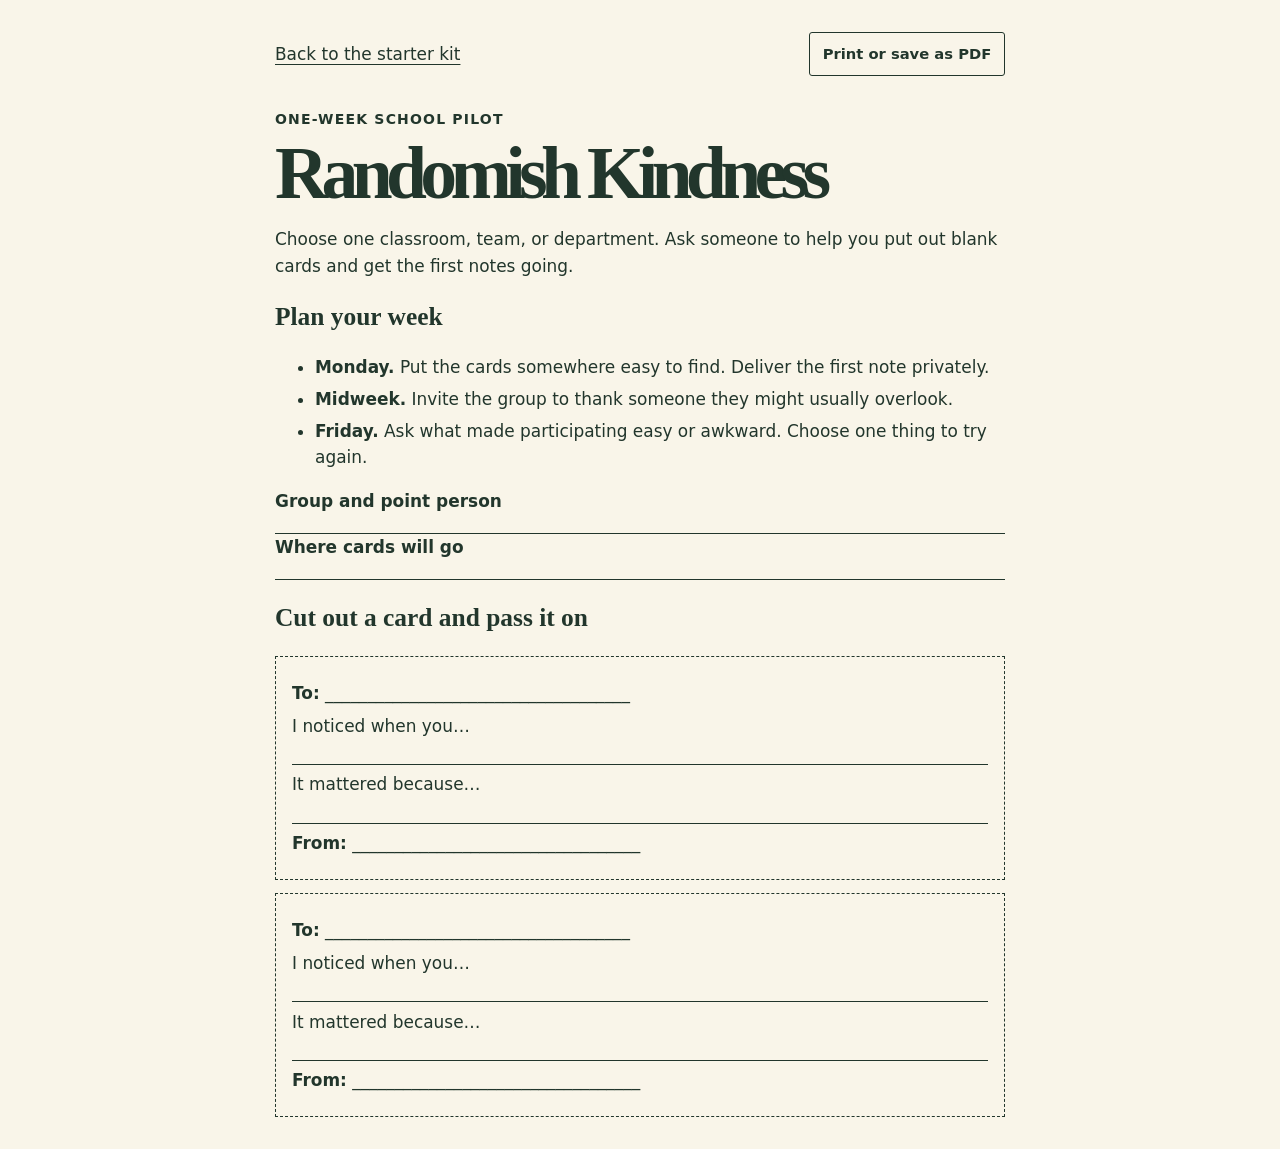
==== print.html @ 016e33ea "Add files via upload" ====
<!doctype html>
<html lang="en">
<head>
<meta charset="utf-8"><meta name="viewport" content="width=device-width,initial-scale=1">
<title>Randomish Kindness | Printable Starter Kit</title>
<link rel="stylesheet" href="style.css"><script defer src="site.js"></script>
<style>
.sheet{max-width:730px;padding-block:2rem}.tools{display:flex;justify-content:space-between;align-items:center;gap:1rem;margin-bottom:2rem}.sheet h1{font-size:clamp(2.8rem,7vw,4.6rem);line-height:1;margin:.4rem 0 1rem}.sheet h2{margin:1.1rem 0 .3rem}.sheet li{margin-bottom:.3rem}.notes{display:grid;gap:.8rem;margin-top:1.15rem}.note{border:1px dashed currentColor;padding:1rem;break-inside:avoid}.note p{margin:.4rem 0}.ruled{border-bottom:1px solid;min-height:1.2rem}
@page{margin:.48in}
@media print{body{background:white;color:black;font-size:10.5pt}.sheet{width:100%;max-width:none;padding:0}.tools{display:none}.sheet h1{font-size:33pt}.note{padding:.5rem .75rem}.note p{margin:.2rem 0}.notes{gap:.5rem}}
</style>
</head>
<body><main class="wrap sheet"><div class="tools"><a href="index.html#kit">Back to the starter kit</a><button type="button" id="print">Print or save as PDF</button></div>
<p class="label">One-week school pilot</p><h1>Randomish Kindness</h1>
<p>Choose one classroom, team, or department. Ask someone to help you put out blank cards and get the first notes going.</p>
<h2>Plan your week</h2><ul><li><strong>Monday.</strong> Put the cards somewhere easy to find. Deliver the first note privately.</li><li><strong>Midweek.</strong> Invite the group to thank someone they might usually overlook.</li><li><strong>Friday.</strong> Ask what made participating easy or awkward. Choose one thing to try again.</li></ul>
<p><strong>Group and point person</strong></p><div class="ruled"></div>
<p><strong>Where cards will go</strong></p><div class="ruled"></div>
<h2>Cut out a card and pass it on</h2>
<div class="notes">
<div class="note"><p><strong>To:</strong> ____________________________________</p><p>I noticed when you…</p><div class="ruled"></div><p>It mattered because…</p><div class="ruled"></div><p><strong>From:</strong> __________________________________</p></div>
<div class="note"><p><strong>To:</strong> ____________________________________</p><p>I noticed when you…</p><div class="ruled"></div><p>It mattered because…</p><div class="ruled"></div><p><strong>From:</strong> __________________________________</p></div>
</div></main></body></html>
---- style.css ----
:root{--paper:#f9f5e9;--ink:#22362c;--green:#233f32;--rust:#a33d25;--lime:#dce899;--line:#d6ceba}
*{box-sizing:border-box}
html{scroll-behavior:smooth}
body{margin:0;background:var(--paper);color:var(--ink);font:1.06rem/1.58 system-ui,sans-serif}
a{color:inherit;text-underline-offset:.25em}
a:hover{text-decoration-thickness:2px}
:focus-visible{outline:3px solid #bb572f;outline-offset:5px}
.wrap{width:min(1120px,calc(100% - 64px));margin-inline:auto}
.bar,.foot{display:flex;align-items:center;justify-content:space-between;gap:1rem}
.bar{min-height:78px;border-bottom:1px solid var(--line)}
.brand{font:bold italic 1.9rem Georgia,serif;text-decoration:none;white-space:nowrap;letter-spacing:-.07em}
.brand span,.period{color:var(--rust)}
nav{display:flex;gap:clamp(.8rem,4vw,2.3rem);font-size:.92rem;font-weight:650}
nav a{text-decoration:none}
nav a:hover{text-decoration:underline}
h1,h2,h3,p{margin:0}
h1,h2,h3{font-family:Georgia,serif}
.label{font-size:.875rem;letter-spacing:.085em;font-weight:750;text-transform:uppercase}
.hero{display:grid;grid-template-columns:1.13fr .87fr;align-items:center;gap:3rem;min-height:610px;padding-block:70px 85px}
.hero .label{color:var(--rust)}
h1{font-size:clamp(4.2rem,8.5vw,8.35rem);line-height:.83;letter-spacing:-.09em;margin:1.35rem 0 1.7rem}
.ish{font-weight:400;font-style:italic}
.intro{max-width:31rem;margin-bottom:1.5rem}
.button{display:inline-flex;align-items:center;min-height:48px;background:var(--green);color:white;text-decoration:none;padding:.6rem 1.15rem;border-radius:4px;font-weight:700}
.button:hover{background:#365846}
.mail{position:relative;isolation:isolate;padding:12px 15px 18px 8px}
.under{position:absolute;inset:20px 19px 10px 19px;z-index:-1;background:#e7a37c;border:1px solid #a05d43;transform:rotate(7deg)}
.postcard{transform:rotate(-4deg);padding:1.6rem 1.7rem 1.7rem;background:repeating-linear-gradient(transparent 0 31px,#aebd752f 31px 32px),#e9efb9;border:1px solid #809052;box-shadow:0 15px 26px #352e2420}
.cardtop{display:flex;align-items:center;justify-content:space-between;gap:.8rem;border-bottom:1px solid #82925c;padding-bottom:.8rem}
.cardtop .label{color:var(--ink)}
.stamp{display:grid;place-items:center;border:2px dotted #365341;background:#f3d09b;font-size:1.5rem;width:49px;height:55px;flex:none;transform:rotate(8deg);color:var(--rust)}
.idea{min-height:203px;padding-top:1.1rem}
.idea h2{font-size:clamp(1.9rem,3.5vw,3rem);line-height:1.05;font-weight:500;font-style:italic;letter-spacing:-.05em;max-width:18ch}
.idea p{margin:.75rem 0 1rem;font-size:1rem;max-width:32ch}
button{font:inherit;font-size:.92rem;font-weight:750;color:inherit;background:#f9f5e9;border:1px solid currentColor;border-radius:3px;padding:.45rem .8rem;cursor:pointer;min-height:44px}
button:hover{background:white}
[hidden]{display:none}
.story{background:var(--green);color:var(--paper);padding-block:5rem}
.storygrid{display:grid;grid-template-columns:1.35fr .65fr;align-items:center;gap:clamp(2.5rem,8vw,8rem)}
.story .label{color:var(--lime)}
.story h2,.kit h2{font-size:clamp(2.7rem,5.8vw,5.35rem);line-height:.99;letter-spacing:-.075em;margin:.7rem 0 1.2rem}
.story p,.kitintro p{max-width:54ch}
.story p+p{margin-top:.85rem}
.story a{display:inline-block;margin-top:1rem}
.founder{border-top:1px solid #9faf8c;border-bottom:1px solid #9faf8c;padding:1.7rem 0}
.founder h3{font-size:2.1rem;line-height:1.1;margin:.65rem 0}
.kit{display:grid;grid-template-columns:.85fr 1.15fr;gap:clamp(2.5rem,7vw,7rem);padding-block:5rem}
.kit .label{color:var(--rust)}
.kitintro .button{margin-top:1.3rem}
.steps article{display:grid;grid-template-columns:6.2rem 1fr;gap:1rem;padding:1.2rem 0;border-top:1px solid var(--line)}
.steps article:last-child{border-bottom:1px solid var(--line)}
.steps article span{font-size:.875rem;font-weight:800;color:var(--rust);letter-spacing:.05em;padding-top:.3rem}
.steps h3{font-size:1.55rem;line-height:1.15;margin-bottom:.45rem}
footer{border-top:1px solid var(--line);padding:1rem 0}
.foot{font-size:.9rem}
.skip{position:absolute;transform:translateY(-120%);background:white;padding:.5rem;z-index:2}
.skip:focus{transform:none}
@media(max-width:820px){.hero,.storygrid,.kit{gap:2.5rem}.hero{grid-template-columns:1fr 1fr}.kit{grid-template-columns:1fr}.steps article{grid-template-columns:5.5rem 1fr}}
@media(max-width:650px){.wrap{width:calc(100% - 36px)}.hero,.storygrid{grid-template-columns:1fr}.hero{padding-block:3rem 3.5rem}.mail{max-width:29rem;width:100%;margin:auto}.postcard{transform:rotate(-2deg)}.under{transform:rotate(4deg)}.story,.kit{padding-block:3rem}.foot{flex-wrap:wrap}.foot p{order:3;width:100%}}
@media(max-width:350px){h1{font-size:3.6rem}.bar{flex-wrap:wrap;padding-block:.6rem}.steps article{grid-template-columns:1fr;gap:.2rem}}
@media(prefers-reduced-motion:reduce){html{scroll-behavior:auto}}
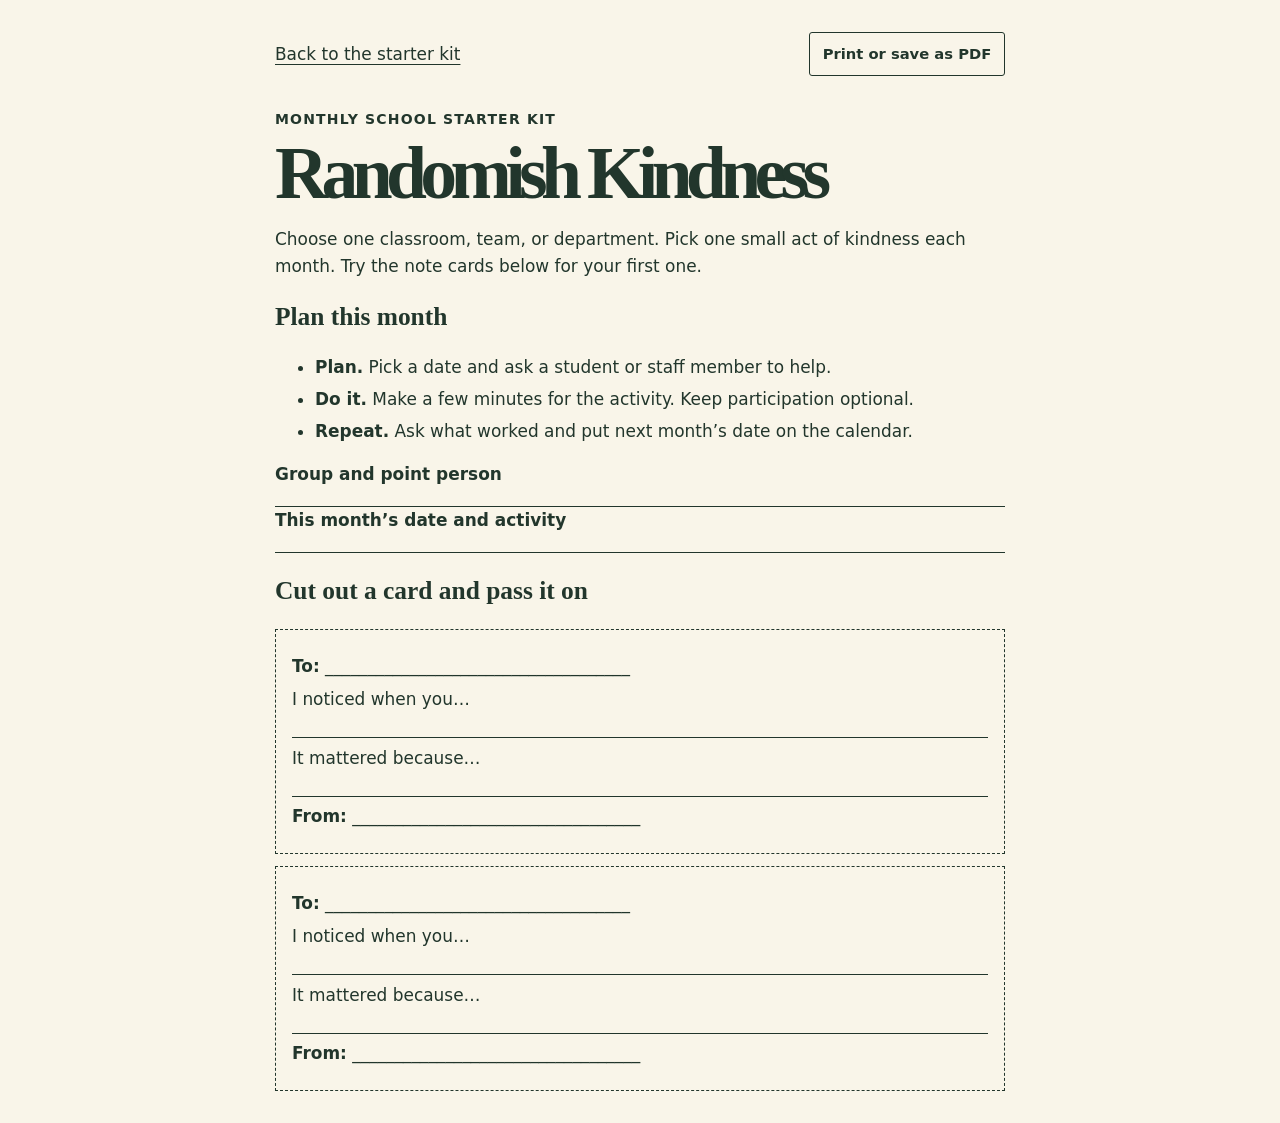
==== commit ddc54c38: "Add files via upload" ====
--- a/print.html
+++ b/print.html
@@ -11,11 +11,11 @@
 </style>
 </head>
 <body><main class="wrap sheet"><div class="tools"><a href="index.html#kit">Back to the starter kit</a><button type="button" id="print">Print or save as PDF</button></div>
-<p class="label">One-week school pilot</p><h1>Randomish Kindness</h1>
-<p>Choose one classroom, team, or department. Ask someone to help you put out blank cards and get the first notes going.</p>
-<h2>Plan your week</h2><ul><li><strong>Monday.</strong> Put the cards somewhere easy to find. Deliver the first note privately.</li><li><strong>Midweek.</strong> Invite the group to thank someone they might usually overlook.</li><li><strong>Friday.</strong> Ask what made participating easy or awkward. Choose one thing to try again.</li></ul>
+<p class="label">Monthly school starter kit</p><h1>Randomish Kindness</h1>
+<p>Choose one classroom, team, or department. Pick one small act of kindness each month. Try the note cards below for your first one.</p>
+<h2>Plan this month</h2><ul><li><strong>Plan.</strong> Pick a date and ask a student or staff member to help.</li><li><strong>Do it.</strong> Make a few minutes for the activity. Keep participation optional.</li><li><strong>Repeat.</strong> Ask what worked and put next month’s date on the calendar.</li></ul>
 <p><strong>Group and point person</strong></p><div class="ruled"></div>
-<p><strong>Where cards will go</strong></p><div class="ruled"></div>
+<p><strong>This month’s date and activity</strong></p><div class="ruled"></div>
 <h2>Cut out a card and pass it on</h2>
 <div class="notes">
 <div class="note"><p><strong>To:</strong> ____________________________________</p><p>I noticed when you…</p><div class="ruled"></div><p>It mattered because…</p><div class="ruled"></div><p><strong>From:</strong> __________________________________</p></div>
